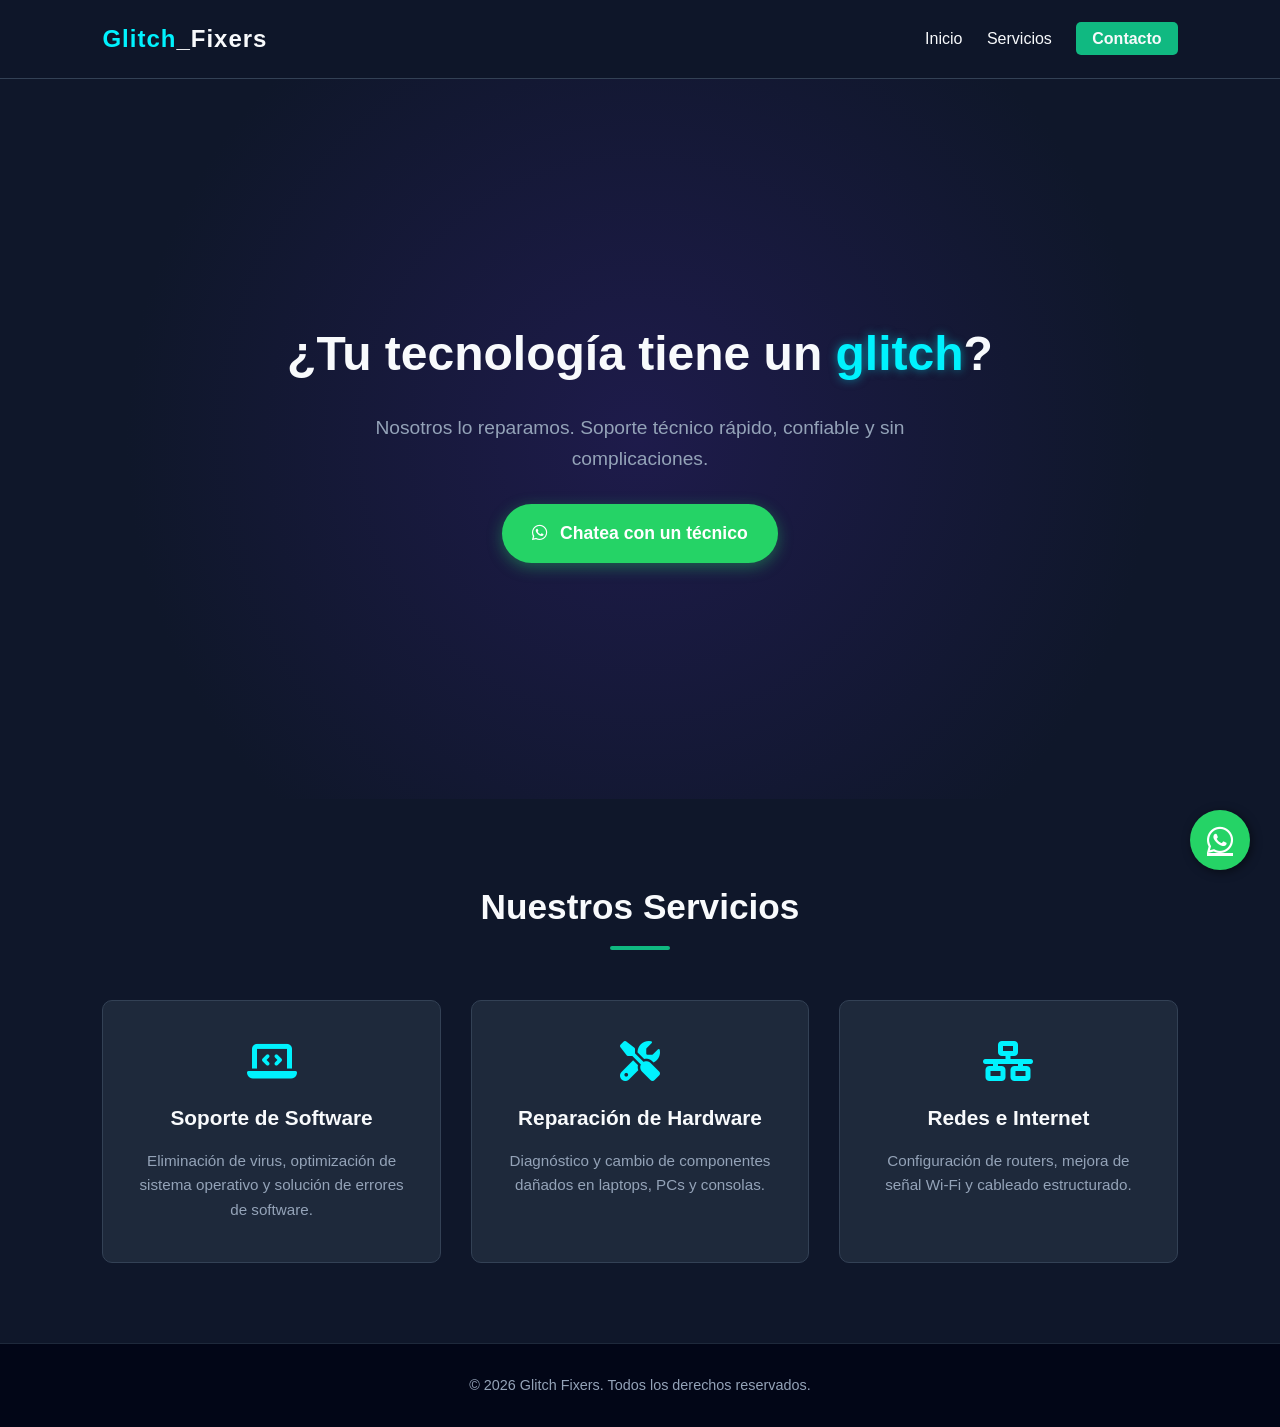
==== index.html @ 10670669 "crea diseno inicial" ====
<!DOCTYPE html>
<html lang="es">
<head>
    <meta charset="UTF-8">
    <meta name="viewport" content="width=device-width, initial-scale=1.0">
    <title>Glitch Fixers | Reparación y Soporte Técnico</title>
    <link rel="stylesheet" href="style.css">
    <!-- Iconos opcionales (FontAwesome) para que se vea aún mejor -->
    <link rel="stylesheet" href="https://cdnjs.cloudflare.com/ajax/libs/font-awesome/6.4.0/css/all.min.css">
</head>
<body>

    <!-- Encabezado / Navegación -->
    <header>
        <div class="logo">
            <span>Glitch</span>_Fixers
        </div>
        <nav>
            <a href="#inicio">Inicio</a>
            <a href="#servicios">Servicios</a>
            <a href="#contacto" class="btn-nav">Contacto</a>
        </nav>
    </header>

    <!-- Sección Principal (Hero) -->
    <section id="inicio" class="hero">
        <div class="hero-content">
            <h1>¿Tu tecnología tiene un <span class="highlight">glitch</span>?</h1>
            <p>Nosotros lo reparamos. Soporte técnico rápido, confiable y sin complicaciones.</p>
            <!-- ENLACE A WHATSAPP: Cambia el número de teléfono después del "phone=" (usa código de país, ej. 52 para México) -->
            <a href="https://api.whatsapp.com/send?phone=526572978879&text=Hola%20Glitch%20Fixers!%20Necesito%20ayuda%20con%20un%20problema%20técnico." 
               target="_blank" 
               class="btn-cta">
               <i class="fab fa-whatsapp"></i> Chatea con un técnico
            </a>
        </div>
    </section>

    <!-- Sección de Servicios -->
    <section id="servicios" class="services">
        <h2>Nuestros Servicios</h2>
        <div class="services-grid">
            <div class="card">
                <i class="fas fa-laptop-code"></i>
                <h3>Soporte de Software</h3>
                <p>Eliminación de virus, optimización de sistema operativo y solución de errores de software.</p>
            </div>
            <div class="card">
                <i class="fas fa-tools"></i>
                <h3>Reparación de Hardware</h3>
                <p>Diagnóstico y cambio de componentes dañados en laptops, PCs y consolas.</p>
            </div>
            <div class="card">
                <i class="fas fa-network-wired"></i>
                <h3>Redes e Internet</h3>
                <p>Configuración de routers, mejora de señal Wi-Fi y cableado estructurado.</p>
            </div>
        </div>
    </section>

    <!-- Botón Flotante de WhatsApp (Siempre visible en móviles y escritorio) -->
    <a href="https://api.whatsapp.com/send?phone=521234567890&text=Hola%20Glitch%20Fixers!%20Necesito%20soporte." 
       class="whatsapp-float" 
       target="_blank">
        <i class="fab fa-whatsapp"></i>
    </a>

    <footer>
        <p>&copy; 2026 Glitch Fixers. Todos los derechos reservados.</p>
    </footer>

</body>
</html>
---- style.css ----
/* --- Variables de Color y Reset --- */
:root {
    --bg-dark: #0f172a;
    --bg-card: #1e293b;
    --text-light: #f8fafc;
    --text-muted: #94a3b8;
    --primary-color: #00f2fe; /* Azul neón */
    --accent-color: #10b981;  /* Verde glitch/reparación */
    --whatsapp-green: #25d366;
}

* {
    margin: 0;
    padding: 0;
    box-sizing: border-box;
    font-family: 'Segoe UI', Tahoma, Geneva, Verdana, sans-serif;
}

body {
    background-color: var(--bg-dark);
    color: var(--text-light);
    line-height: 1.6;
    scroll-behavior: smooth;
}

/* --- Navegación --- */
header {
    display: flex;
    justify-content: space-between;
    align-items: center;
    padding: 20px 8%;
    background-color: rgba(15, 23, 42, 0.9);
    position: sticky;
    top: 0;
    z-index: 1000;
    backdrop-filter: blur(10px);
    border-bottom: 1px solid #334155;
}

.logo {
    font-size: 1.5rem;
    font-weight: 800;
    letter-spacing: 1px;
}

.logo span {
    color: var(--primary-color);
}

nav a {
    color: var(--text-light);
    text-decoration: none;
    margin-left: 20px;
    font-weight: 500;
    transition: color 0.3s ease;
}

nav a:hover {
    color: var(--primary-color);
}

.btn-nav {
    background-color: var(--accent-color);
    padding: 8px 16px;
    border-radius: 5px;
    font-weight: bold;
}

.btn-nav:hover {
    background-color: #059669;
    color: #fff !important;
}

/* --- Sección Hero --- */
.hero {
    height: 80vh;
    display: flex;
    align-items: center;
    justify-content: center;
    text-align: center;
    padding: 0 20px;
    background: radial-gradient(circle at center, #1e1b4b 0%, var(--bg-dark) 70%);
}

.hero-content h1 {
    font-size: 3rem;
    margin-bottom: 20px;
}

.hero-content .highlight {
    color: var(--primary-color);
    text-shadow: 0 0 10px rgba(0, 242, 254, 0.5);
}

.hero-content p {
    font-size: 1.2rem;
    color: var(--text-muted);
    max-width: 600px;
    margin: 0 auto 30px auto;
}

.btn-cta {
    display: inline-block;
    background-color: var(--whatsapp-green);
    color: #fff;
    padding: 15px 30px;
    font-size: 1.1rem;
    font-weight: bold;
    text-decoration: none;
    border-radius: 50px;
    box-shadow: 0 4px 15px rgba(37, 211, 102, 0.4);
    transition: transform 0.3s ease, box-shadow 0.3s ease;
}

.btn-cta i {
    margin-right: 8px;
}

.btn-cta:hover {
    transform: translateY(-3px);
    box-shadow: 0 6px 20px rgba(37, 211, 102, 0.6);
}

/* --- Sección Servicios --- */
.services {
    padding: 80px 8%;
    text-align: center;
}

.services h2 {
    font-size: 2.2rem;
    margin-bottom: 50px;
    position: relative;
}

.services h2::after {
    content: '';
    display: block;
    width: 60px;
    height: 4px;
    background-color: var(--accent-color);
    margin: 10px auto 0 auto;
    border-radius: 2px;
}

.services-grid {
    display: grid;
    grid-template-columns: repeat(auto-fit, minmax(280px, 1fr));
    gap: 30px;
}

.card {
    background-color: var(--bg-card);
    padding: 40px 30px;
    border-radius: 10px;
    border: 1px solid #334155;
    transition: transform 0.3s ease, border-color 0.3s ease;
}

.card:hover {
    transform: translateY(-5px);
    border-color: var(--primary-color);
}

.card i {
    font-size: 2.5rem;
    color: var(--primary-color);
    margin-bottom: 20px;
}

.card h3 {
    font-size: 1.3rem;
    margin-bottom: 15px;
}

.card p {
    color: var(--text-muted);
    font-size: 0.95rem;
}

/* --- Botón Flotante de WhatsApp --- */
.whatsapp-float {
    position: fixed;
    bottom: 30px;
    right: 30px;
    background-color: var(--whatsapp-green);
    color: white;
    width: 60px;
    height: 60px;
    border-radius: 50px;
    display: flex;
    justify-content: center;
    align-items: center;
    font-size: 30px;
    box-shadow: 2px 2px 10px rgba(0, 0, 0, 0.5);
    z-index: 1000;
    transition: transform 0.3s ease;
}

.whatsapp-float:hover {
    transform: scale(1.1);
}

/* --- Footer --- */
footer {
    background-color: #020617;
    text-align: center;
    padding: 30px;
    border-top: 1px solid #1e293b;
    color: var(--text-muted);
    font-size: 0.9rem;
}

/* --- Responsivo --- */
@media (max-width: 768px) {
    header {
        padding: 15px 5%;
        flex-direction: column;
        gap: 10px;
    }
    nav {
        margin-top: 10px;
    }
    nav a {
        margin: 0 10px;
    }
    .hero-content h1 {
        font-size: 2rem;
    }
}
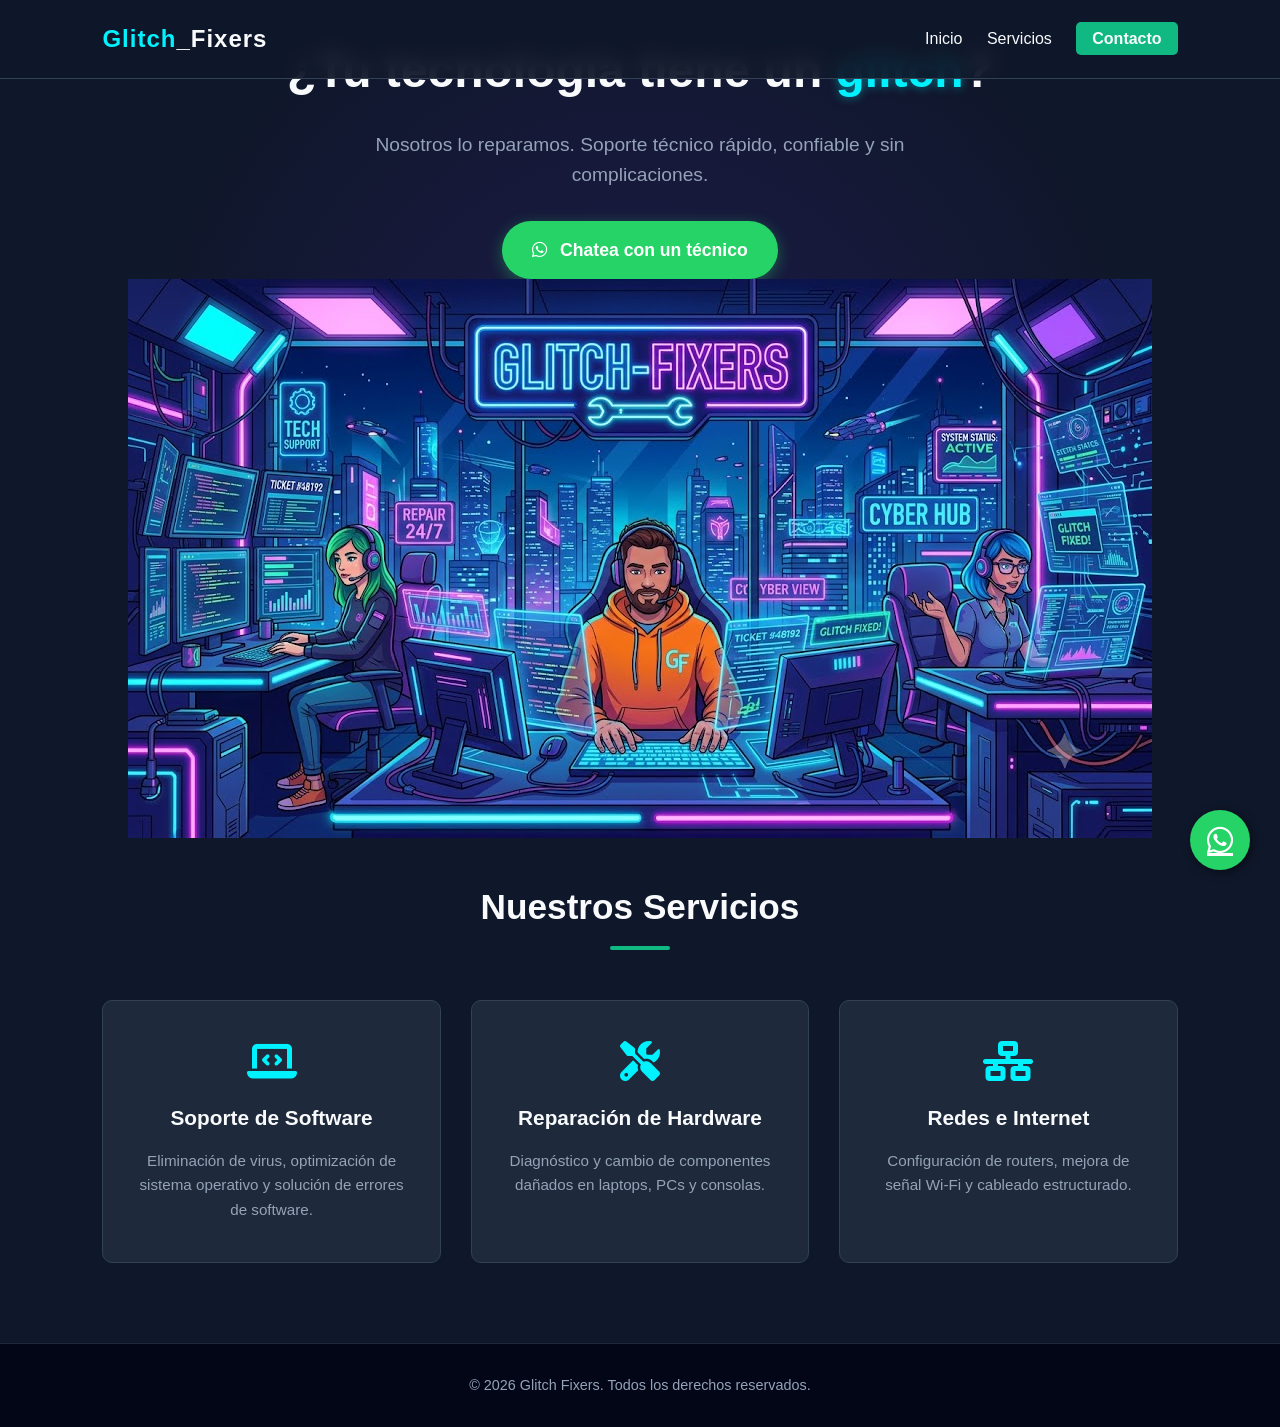
==== commit 92cef71c: "commit 1a2b3c4d5e6f7g8h9i0j" ====
--- a/index.html
+++ b/index.html
@@ -23,16 +23,22 @@
     </header>
 
     <!-- Sección Principal (Hero) -->
+    <!-- Sección Principal (Hero) con Imagen -->
     <section id="inicio" class="hero">
-        <div class="hero-content">
-            <h1>¿Tu tecnología tiene un <span class="highlight">glitch</span>?</h1>
-            <p>Nosotros lo reparamos. Soporte técnico rápido, confiable y sin complicaciones.</p>
-            <!-- ENLACE A WHATSAPP: Cambia el número de teléfono después del "phone=" (usa código de país, ej. 52 para México) -->
-            <a href="https://api.whatsapp.com/send?phone=526572978879&text=Hola%20Glitch%20Fixers!%20Necesito%20ayuda%20con%20un%20problema%20técnico." 
-               target="_blank" 
-               class="btn-cta">
-               <i class="fab fa-whatsapp"></i> Chatea con un técnico
-            </a>
+        <div class="hero-container">
+            <div class="hero-content">
+                <h1>¿Tu tecnología tiene un <span class="highlight">glitch</span>?</h1>
+                <p>Nosotros lo reparamos. Soporte técnico rápido, confiable y sin complicaciones.</p>
+                <a href="https://api.whatsapp.com/send?phone=521234567890&text=Hola%20Glitch%20Fixers!%20Necesito%20ayuda%20con%20un%20problema%20técnico." 
+                   target="_blank" 
+                   class="btn-cta">
+                   <i class="fab fa-whatsapp"></i> Chatea con un técnico
+                </a>
+            </div>
+            <div class="hero-image">
+                <!-- Aquí enlazamos tu nueva imagen -->
+                <img src="hero-tech.png" alt="Soporte Técnico Glitch Fixers">
+            </div>
         </div>
     </section>
 
@@ -59,7 +65,7 @@
     </section>
 
     <!-- Botón Flotante de WhatsApp (Siempre visible en móviles y escritorio) -->
-    <a href="https://api.whatsapp.com/send?phone=521234567890&text=Hola%20Glitch%20Fixers!%20Necesito%20soporte." 
+    <a href="https://api.whatsapp.com/send?phone=526572978870&text=Hola%20Glitch%20Fixers!%20Necesito%20soporte." 
        class="whatsapp-float" 
        target="_blank">
         <i class="fab fa-whatsapp"></i>
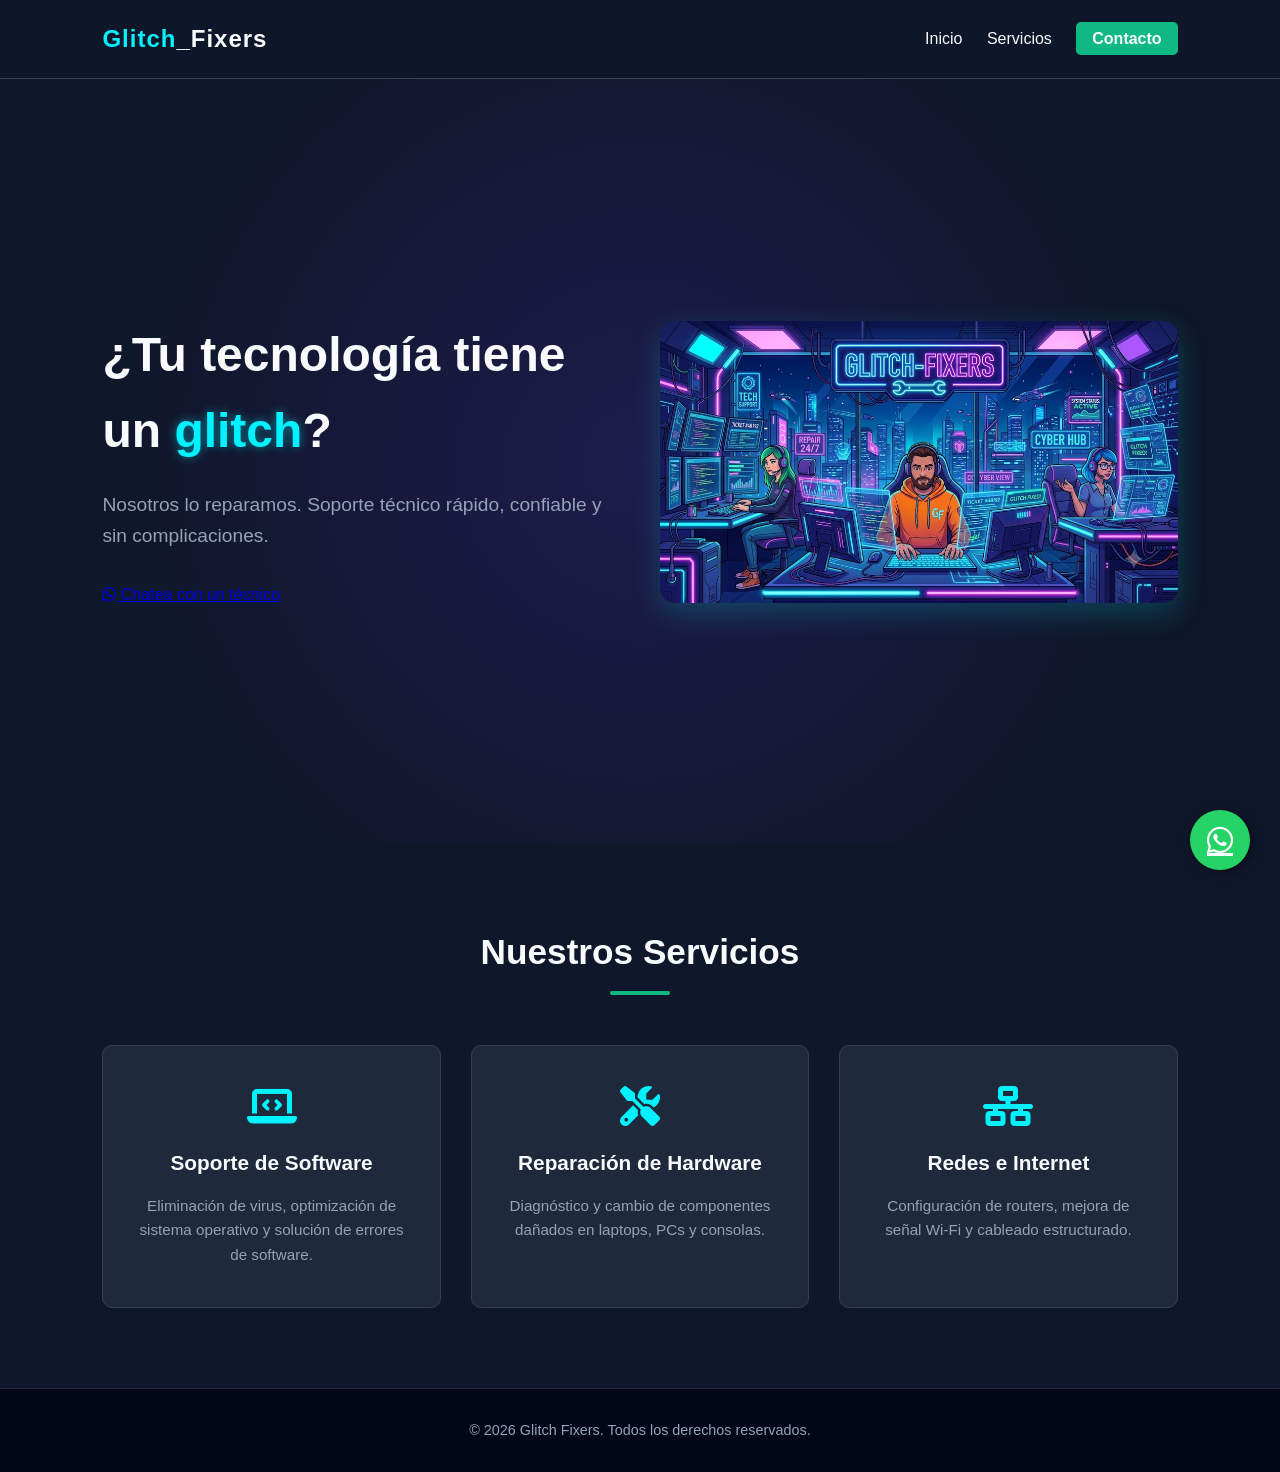
==== commit 890efd7c: "commit 1a2b3c4d5e6f7g8h9i0p" ====
--- a/index.html
+++ b/index.html
@@ -29,7 +29,7 @@
             <div class="hero-content">
                 <h1>¿Tu tecnología tiene un <span class="highlight">glitch</span>?</h1>
                 <p>Nosotros lo reparamos. Soporte técnico rápido, confiable y sin complicaciones.</p>
-                <a href="https://api.whatsapp.com/send?phone=521234567890&text=Hola%20Glitch%20Fixers!%20Necesito%20ayuda%20con%20un%20problema%20técnico." 
+                <a href="https://api.whatsapp.com/send?phone=526572978870&text=Hola%20Glitch%20Fixers!%20Necesito%20ayuda%20con%20un%20problema%20técnico." 
                    target="_blank" 
                    class="btn-cta">
                    <i class="fab fa-whatsapp"></i> Chatea con un técnico
--- a/style.css
+++ b/style.css
@@ -71,15 +71,26 @@
     color: #fff !important;
 }
 
-/* --- Sección Hero --- */
+/* --- Sección Hero Adaptada para Imagen --- */
 .hero {
-    height: 80vh;
-    display: flex;
-    align-items: center;
-    justify-content: center;
-    text-align: center;
-    padding: 0 20px;
+    min-height: 85vh;
+    display: flex;
+    align-items: center;
+    padding: 80px 8%;
     background: radial-gradient(circle at center, #1e1b4b 0%, var(--bg-dark) 70%);
+}
+
+.hero-container {
+    display: flex;
+    align-items: center;
+    justify-content: space-between;
+    gap: 40px;
+    width: 100%;
+}
+
+.hero-content {
+    flex: 1;
+    text-align: left; /* Alineado a la izquierda para dar espacio a la imagen */
 }
 
 .hero-content h1 {
@@ -95,32 +106,50 @@
 .hero-content p {
     font-size: 1.2rem;
     color: var(--text-muted);
-    max-width: 600px;
-    margin: 0 auto 30px auto;
-}
-
-.btn-cta {
-    display: inline-block;
-    background-color: var(--whatsapp-green);
-    color: #fff;
-    padding: 15px 30px;
-    font-size: 1.1rem;
-    font-weight: bold;
-    text-decoration: none;
-    border-radius: 50px;
-    box-shadow: 0 4px 15px rgba(37, 211, 102, 0.4);
-    transition: transform 0.3s ease, box-shadow 0.3s ease;
-}
-
-.btn-cta i {
-    margin-right: 8px;
-}
-
-.btn-cta:hover {
-    transform: translateY(-3px);
-    box-shadow: 0 6px 20px rgba(37, 211, 102, 0.6);
-}
-
+    margin-bottom: 30px;
+}
+
+.hero-image {
+    flex: 1;
+    display: flex;
+    justify-content: center;
+    align-items: center;
+}
+
+.hero-image img {
+    max-width: 100%;
+    height: auto;
+    border-radius: 15px;
+    box-shadow: 0 10px 30px rgba(0, 242, 254, 0.2); /* Sutil brillo azul */
+    animation: flotar 4s ease-in-out infinite; /* Efecto flotante moderno */
+}
+
+/* Animación para que la imagen flote suavemente */
+@keyframes flotar {
+    0%, 100% { transform: translateY(0); }
+    50% { transform: translateY(-10px); }
+}
+
+/* Ajuste para que en celulares la imagen se ponga abajo del texto */
+@media (max-width: 768px) {
+    .hero {
+        padding: 60px 5%;
+    }
+    .hero-container {
+        flex-direction: column;
+        text-align: center;
+    }
+    .hero-content {
+        text-align: center;
+    }
+    .hero-content h1 {
+        font-size: 2.2rem;
+    }
+    .hero-image img {
+        max-width: 80%;
+        margin-top: 20px;
+    }
+}
 /* --- Sección Servicios --- */
 .services {
     padding: 80px 8%;
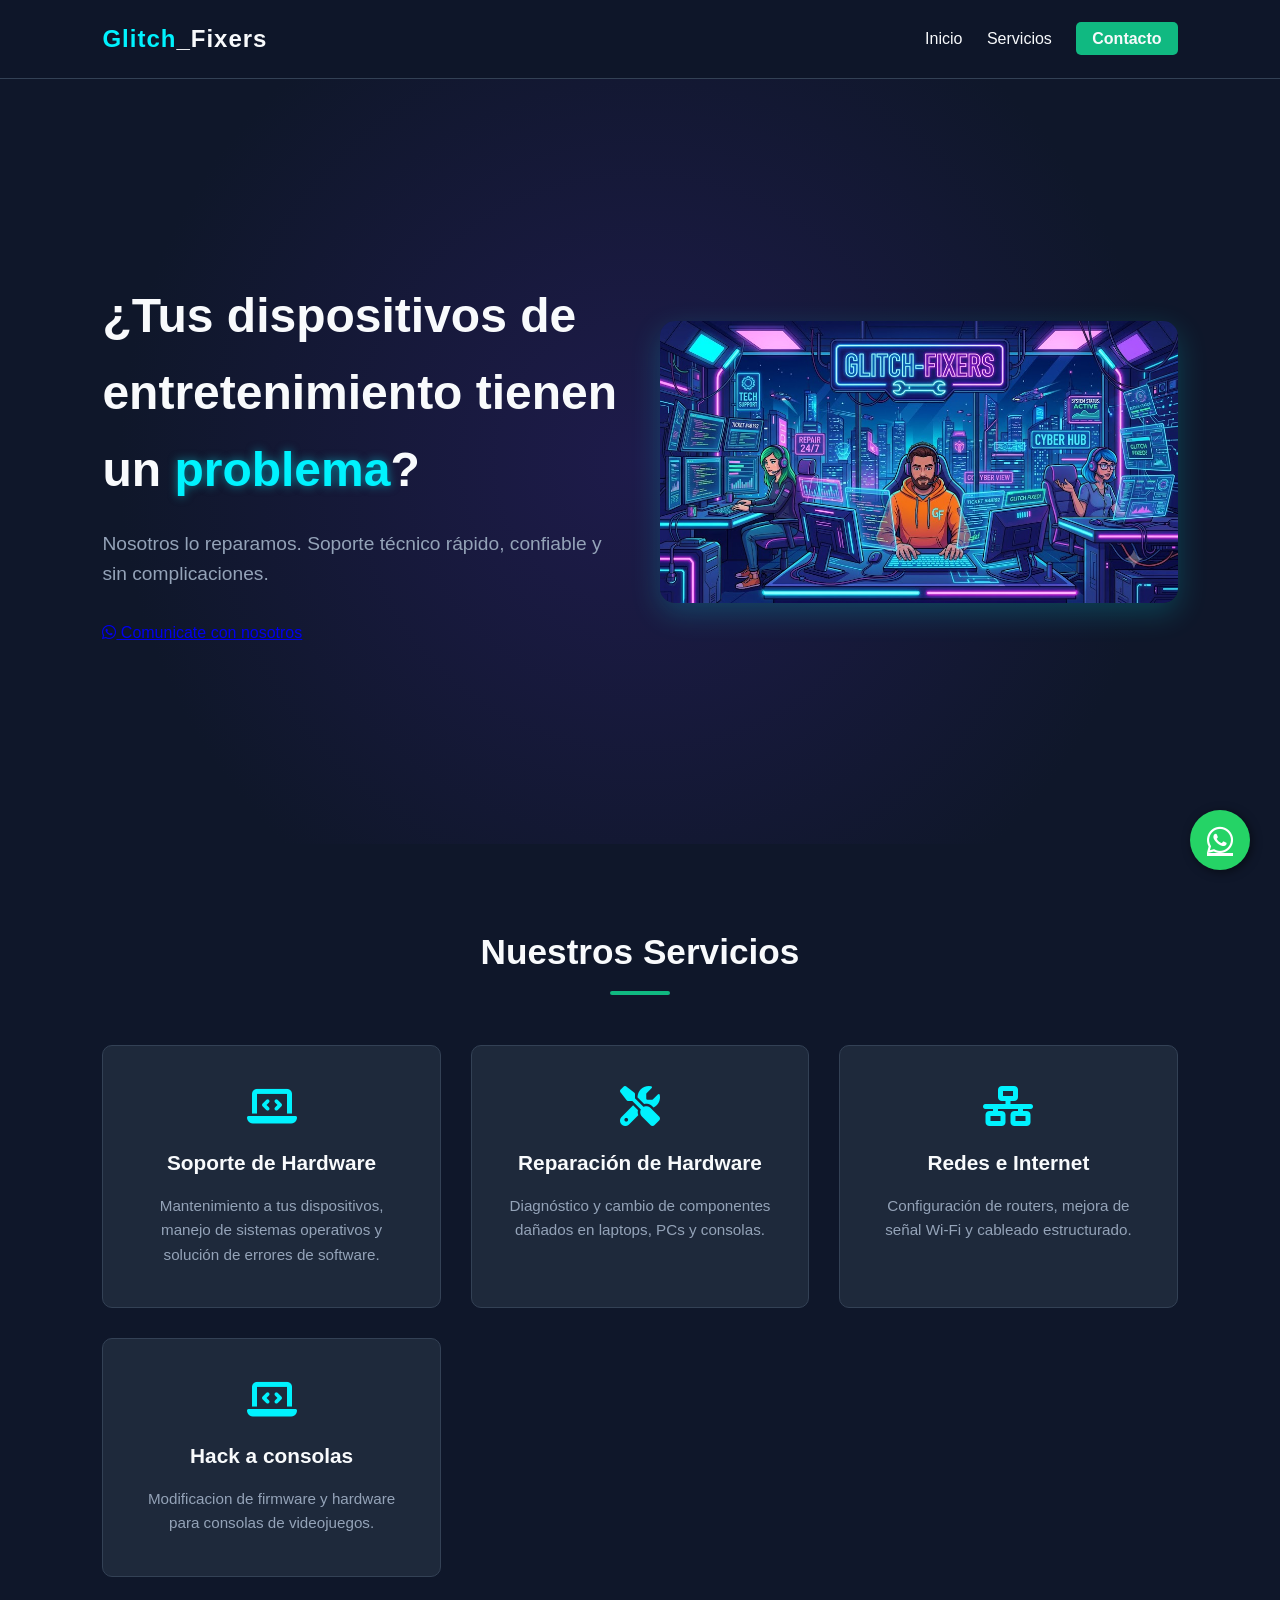
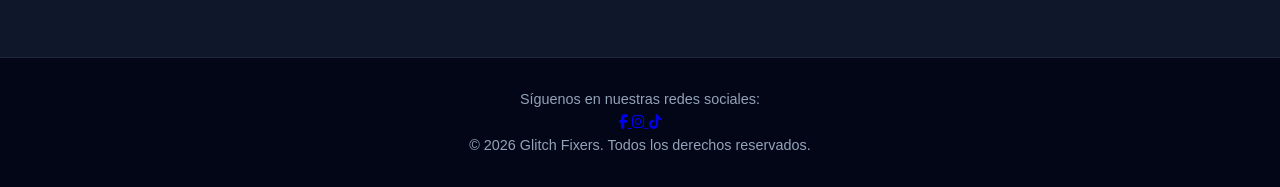
==== commit 370a5f7b: "commit Mejorando el contenido de la página principal y los servicios ofrecidos" ====
--- a/index.html
+++ b/index.html
@@ -27,16 +27,16 @@
     <section id="inicio" class="hero">
         <div class="hero-container">
             <div class="hero-content">
-                <h1>¿Tu tecnología tiene un <span class="highlight">glitch</span>?</h1>
+                <h1>¿Tus dispositivos de entretenimiento tienen un <span class="highlight">problema</span>?</h1>
                 <p>Nosotros lo reparamos. Soporte técnico rápido, confiable y sin complicaciones.</p>
                 <a href="https://api.whatsapp.com/send?phone=526572978870&text=Hola%20Glitch%20Fixers!%20Necesito%20ayuda%20con%20un%20problema%20técnico." 
                    target="_blank" 
                    class="btn-cta">
-                   <i class="fab fa-whatsapp"></i> Chatea con un técnico
+                   <i class="fab fa-whatsapp"></i> Comunicate con nosotros
                 </a>
             </div>
             <div class="hero-image">
-                <!-- Aquí enlazamos tu nueva imagen -->
+                <!-- Aquí enlazamos imagen -->
                 <img src="hero-tech.png" alt="Soporte Técnico Glitch Fixers">
             </div>
         </div>
@@ -48,8 +48,8 @@
         <div class="services-grid">
             <div class="card">
                 <i class="fas fa-laptop-code"></i>
-                <h3>Soporte de Software</h3>
-                <p>Eliminación de virus, optimización de sistema operativo y solución de errores de software.</p>
+                <h3>Soporte de Hardware</h3>
+                <p>Mantenimiento a tus dispositivos, manejo de sistemas operativos y solución de errores de software.</p>
             </div>
             <div class="card">
                 <i class="fas fa-tools"></i>
@@ -60,6 +60,11 @@
                 <i class="fas fa-network-wired"></i>
                 <h3>Redes e Internet</h3>
                 <p>Configuración de routers, mejora de señal Wi-Fi y cableado estructurado.</p>
+            </div>
+             <div class="card">
+                <i class="fas fa-laptop-code"></i>
+                <h3>Hack a consolas</h3>
+                <p>Modificacion de firmware y hardware para consolas de videojuegos.</p>
             </div>
         </div>
     </section>
@@ -72,7 +77,23 @@
     </a>
 
     <footer>
-        <p>&copy; 2026 Glitch Fixers. Todos los derechos reservados.</p>
+        <!-- Sección de Redes Sociales -->
+        <div class="social-links">
+            <p>Síguenos en nuestras redes sociales:</p>
+            <div class="social-icons">
+                <!-- Reemplaza el '#' con el enlace real de tus páginas -->
+                <a href="#" target="_blank" class="social-icon facebook" title="Facebook">
+                    <i class="fab fa-facebook-f"></i>
+                </a>
+                <a href="#" target="_blank" class="social-icon instagram" title="Instagram">
+                    <i class="fab fa-instagram"></i>
+                </a>
+                <a href="#" target="_blank" class="social-icon tiktok" title="TikTok">
+                    <i class="fab fa-tiktok"></i>
+                </a>
+            </div>
+        </div>
+        <p class="copyright">&copy; 2026 Glitch Fixers. Todos los derechos reservados.</p>
     </footer>
 
 </body>
--- a/style.css
+++ b/style.css
@@ -150,6 +150,7 @@
         margin-top: 20px;
     }
 }
+
 /* --- Sección Servicios --- */
 .services {
     padding: 80px 8%;
